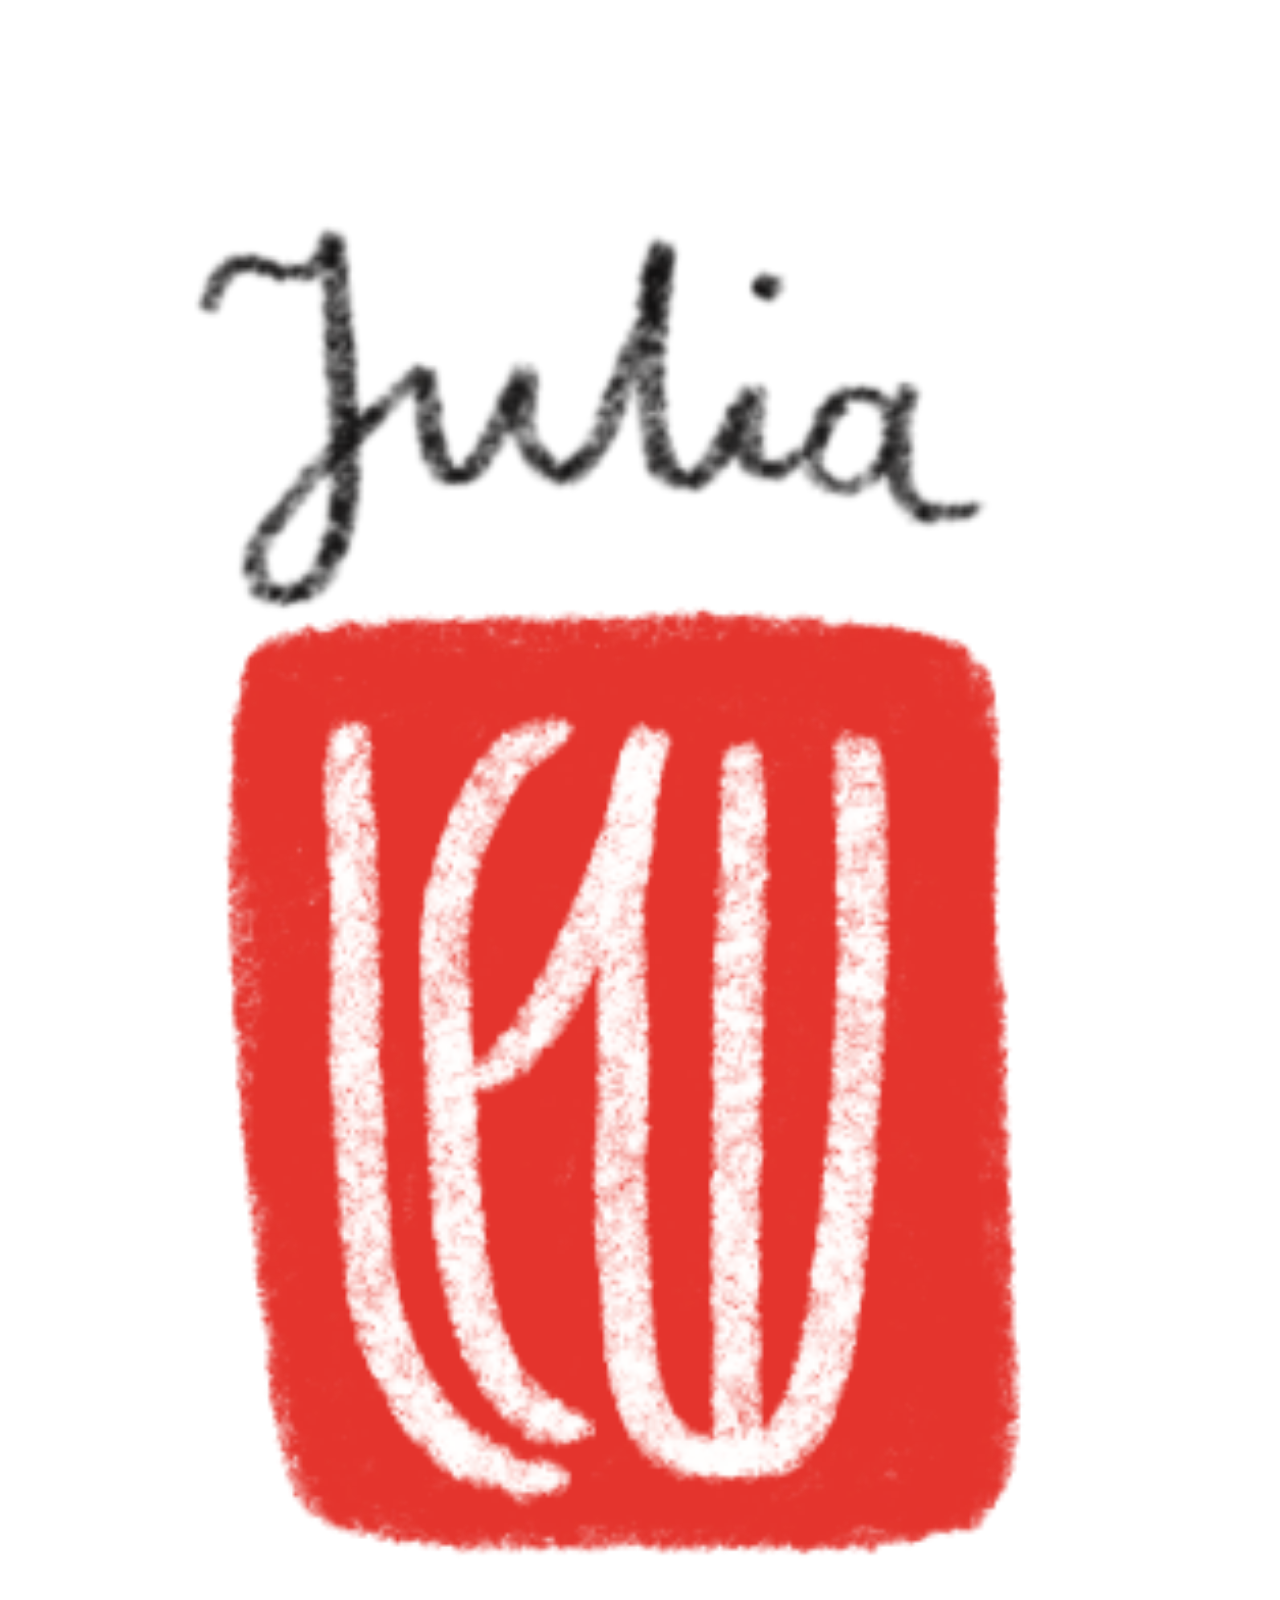
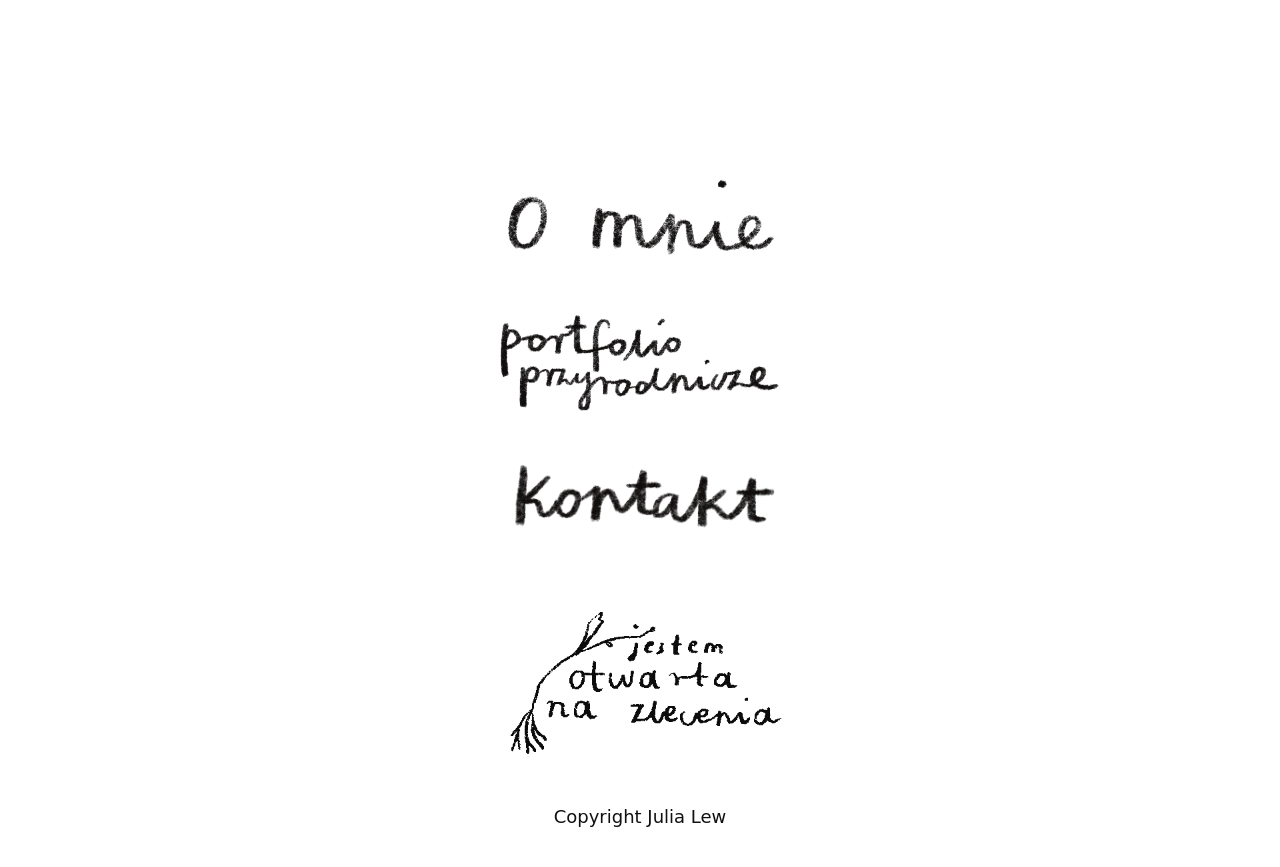
==== index.html @ f81a4406 "Refactor email copy button to link with hover image Updated email copy button to use a link with hov" ====
<!doctype html>
<html lang="pl">
<head>
  <meta charset="utf-8" />
  <meta name="viewport" content="width=device-width,initial-scale=1" />
  <title>Prosta strona - obrazy jako linki</title>
  <style>
    body {
      margin: 0;
      background: #fff;
      font-family: system-ui, Arial, sans-serif;
    }

    .wrap {
      min-height: 100vh;
      display: flex;
      flex-direction: column;
      align-items: center;
      justify-content: center;
      padding: 40px 20px;
      gap: 28px;
      box-sizing: border-box;
      text-align: center;
    }

    /* kontener elementu (pozwala kontrolować, kiedy link jest interaktywny) */
    .item {
      position: relative;
      width: 320px;
      max-width: 90%;
      display: block;
      outline: none; /* focus styling poniżej */
    }

    /* domyślnie linki wewnątrz .item nie reagują na klik (stan "nie-link") */
    .item > a.img-wrap {
      pointer-events: none;
    }
    /* po hover/focus na kontenerze aktywujemy link (staje się klikalny) */
    .item:hover > a.img-wrap,
    .item:focus > a.img-wrap,
    .item:focus-within > a.img-wrap {
      pointer-events: auto;
    }

    /* Link-wrappers / button wrappers dla obrazków */
    a.img-wrap,
    button.img-wrap {
      display: block;
      width: 100%;
      text-decoration: none;
      color: inherit;
      position: relative;  /* potrzebne dla absolutnego hover obrazka */
      overflow: hidden;
      border-radius: 6px;
      padding: 0;
      border: 0;
      background: transparent;
      cursor: pointer;
    }

    /* Obrazy normal/hover */
    .img-wrap img.normal {
      display: block;
      width: 100%;
      height: auto;
      object-fit: cover;
      transition: opacity .25s ease-in-out;
      opacity: 1;
      z-index: 1;
    }

    .img-wrap img.hover {
      position: absolute;
      inset: 0;
      width: 100%;
      height: 100%;
      object-fit: cover;
      opacity: 0;
      transition: opacity .25s ease-in-out;
      pointer-events: none;
      z-index: 2;
    }

    /* Przy hover/focus kontenera: hover pojawia się, normal zanika */
    .item:hover .img-wrap img.hover,
    .item:focus .img-wrap img.hover,
    .item:focus-within .img-wrap img.hover {
      opacity: 1;
    }

    .item:hover .img-wrap img.normal,
    .item:focus .img-wrap img.normal,
    .item:focus-within .img-wrap img.normal {
      opacity: 0;
    }

    /* Pierwszy obrazek (bez .item) - klikalny od razu */
    .single-link.img-wrap {
      pointer-events: auto;
    }

    /* Widoczny fokus dla dostępności */
    .item:focus {
      box-shadow: 0 0 0 4px rgba(21,156,228,0.12);
      border-radius: 6px;
    }
    a.img-wrap:focus,
    button.img-wrap:focus {
      box-shadow: 0 0 0 4px rgba(21,156,228,0.25);
      outline: none;
    }

    /* Potwierdzenie skopiowania */
    .copied-msg {
      position: absolute;
      left: 50%;
      top: 50%;
      transform: translate(-50%, -50%);
      background: rgba(0,0,0,0.75);
      color: #fff;
      padding: 6px 10px;
      border-radius: 4px;
      font-size: 13px;
      opacity: 0;
      pointer-events: none;
      transition: opacity .18s ease-in-out;
      z-index: 10;
      white-space: nowrap;
    }
    .copied-msg.show { opacity: 1; }

    /* statyczny napis (element 6) */
    .static-text {
      width: 320px;
      max-width: 90%;
      color: #111;
      font-size: 18px;
    }

    p { margin: 0; }
  </style>
</head>
<body>
  <div class="wrap">
    <!-- 1) Pierwszy obrazek: statyczny, link do strony głównej -->
    <a class="single-link img-wrap" href="/" aria-label="Strona główna">
      <img class="normal single-img" src="images/logo-glowne.png" alt="Obraz 1 - statyczny">
    </a>

    <!-- 2) Obrazek: hover zmienia obraz na inny, a wtedy link staje się aktywny (href zachowany) -->
    <div class="item" tabindex="0" aria-label="Element 2 - najedź, aby aktywować link">
      <a class="img-wrap" href="subpage2.html" aria-label="Przejdź do podstrony 2">
        <img class="normal" src="images/menu/o_mnie_image.png" alt="Obraz 2 - normalny">
        <img class="hover" src="images/menu/O_mnie_hover.png" alt="Obraz 2 - wersja po najechaniu">
      </a>
    </div>

    <!-- 3) Obrazek: jak wyżej, link aktywny po hover/focus -->
    <div class="item" tabindex="0" aria-label="Element 3 - najedź, aby aktywować link">
      <a class="img-wrap" href="subpage3.html" aria-label="Przejdź do podstrony 3">
        <img class="normal" src="images/menu/p_przyrodnicze_image.png" alt="Obraz 3 - normalny">
        <img class="hover" src="images/menu/przyrodnicze_hover.png" alt="Obraz 3 - wersja po najechaniu">
      </a>
    </div>

    <!-- 4) Obrazek: jak 2/3, link do subpage4 aktywuje się po hover/focus -->
    <div class="item" tabindex="0" aria-label="Element 4 - najedź, aby aktywować link">
      <a class="img-wrap" href="subpage4.html" aria-label="Przejdź do podstrony 4">
        <img class="normal" src="images/menu/Kontakt_image.png" alt="Obraz 4 - normalny">
        <img class="hover" src="images/menu/kontakt_hover.png" alt="Obraz 4 - wersja po najechaniu">
      </a>
    </div>

    <!-- 5) Obrazek: animowany GIF; kliknięcie kopiuje email -->
    <div class="item" tabindex="0" aria-label="Element 5 - najedź, aby aktywować; klik skopiuje email">
  <a class="img-wrap" href="#" data-email="kontakt@example.com" aria-label="Kliknij, aby skopiować adres email">
    <img class="normal" src="images/menu/zlecenia_image.gif" alt="Obraz 5 - animowany GIF">
    <img class="hover" src="images/menu/Contact_image.png alt="Obraz 5 - wersja po najechaniu - kliknij aby skopiować email">
    <span class="copied-msg" aria-hidden="true">Skopiowano</span>
  </a>
</div>

    <!-- 6) Statyczny napis (element 6) -->
    <div class="static-text" role="status" aria-label="Końcowy napis">
      Copyright Julia Lew
    </div>
  </div>

  <script>
    // Kopiowanie adresu email po kliknięciu przycisku .copy-btn
    document.querySelectorAll('.copy-btn').forEach(btn => {
      btn.addEventListener('click', async (e) => {
        const email = btn.dataset.email;
        if (!email) return;

        try {
          await navigator.clipboard.writeText(email);
          const msg = btn.querySelector('.copied-msg');
          if (msg) {
            msg.textContent = 'Skopiowano: ' + email;
            msg.classList.add('show');
            setTimeout(() => msg.classList.remove('show'), 2000);
          } else {
            alert('Skopiowano: ' + email);
          }
        } catch (err) {
          console.error('Kopiowanie nie powiodło się', err);
          alert('Nie udało się skopiować adresu. Proszę skopiować ręcznie: ' + email);
        }
      });

      // dostępność: Enter/Space
      btn.addEventListener('keydown', (e) => {
        if (e.key === 'Enter' || e.key === ' ') {
          e.preventDefault();
          btn.click();
        }
      });
    });

    // Przy focusie kontenera .item przenieś focus na link/btn wewnątrz (ułatwia klawiaturze)
    document.querySelectorAll('.item').forEach(item => {
      item.addEventListener('focus', () => {
        const inner = item.querySelector('a.img-wrap, button.img-wrap');
        if (inner) inner.focus({preventScroll: true});
      });
      item.addEventListener('blur', () => {
        const inner = item.querySelector('a.img-wrap, button.img-wrap');
        if (inner) inner.blur();
      });
    });
  </script>
</body>
</html>
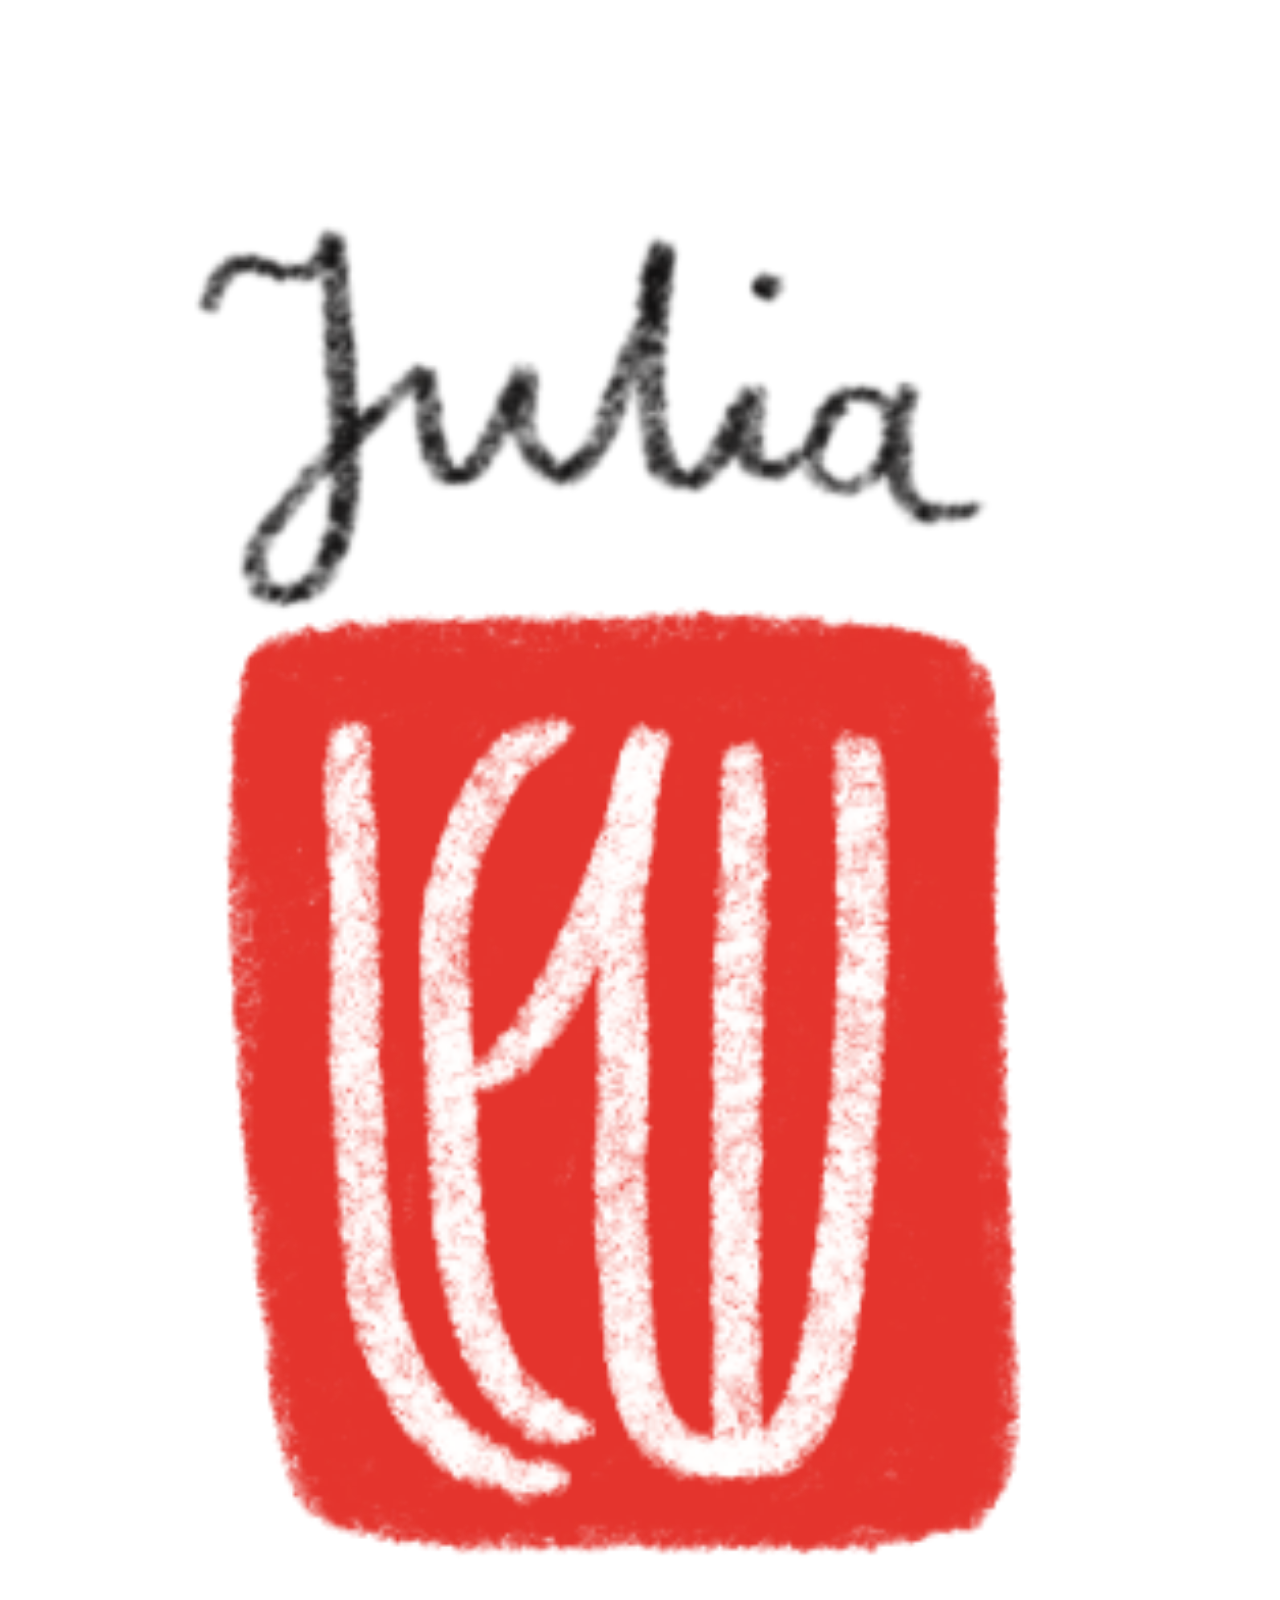
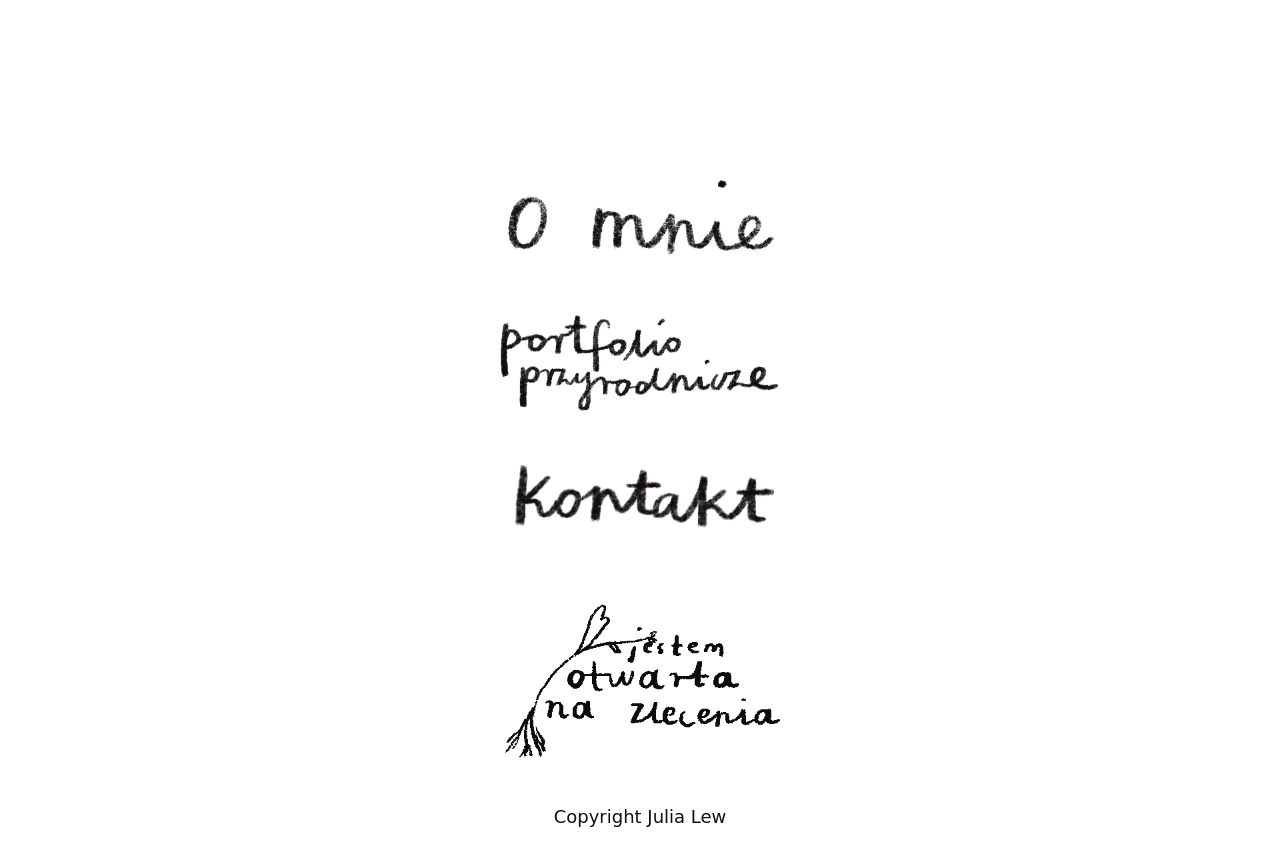
==== commit 5a01b0f6: "Update email address in index.html" ====
--- a/index.html
+++ b/index.html
@@ -174,7 +174,7 @@
 
     <!-- 5) Obrazek: animowany GIF; kliknięcie kopiuje email -->
     <div class="item" tabindex="0" aria-label="Element 5 - najedź, aby aktywować; klik skopiuje email">
-  <a class="img-wrap" href="#" data-email="kontakt@example.com" aria-label="Kliknij, aby skopiować adres email">
+  <a class="img-wrap" href="#" data-email="juliadarialew@wp.pl" aria-label="Kliknij, aby skopiować adres email">
     <img class="normal" src="images/menu/zlecenia_image.gif" alt="Obraz 5 - animowany GIF">
     <img class="hover" src="images/menu/Contact_image.png alt="Obraz 5 - wersja po najechaniu - kliknij aby skopiować email">
     <span class="copied-msg" aria-hidden="true">Skopiowano</span>
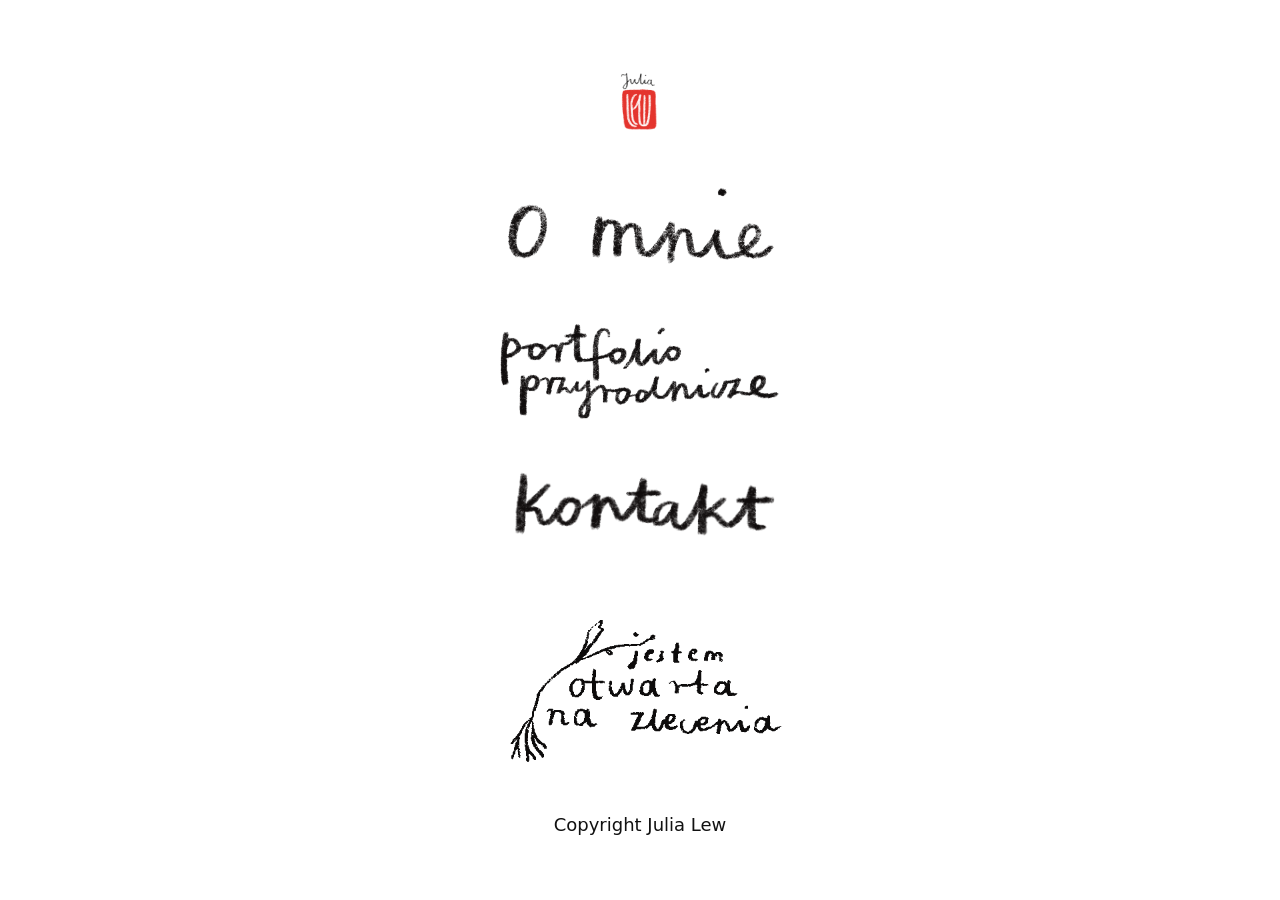
==== commit 653a4ca9: "Modify image link styles in index.html Updated image link styles for better responsiveness." ====
--- a/index.html
+++ b/index.html
@@ -144,8 +144,8 @@
 <body>
   <div class="wrap">
     <!-- 1) Pierwszy obrazek: statyczny, link do strony głównej -->
-    <a class="single-link img-wrap" href="/" aria-label="Strona główna">
-      <img class="normal single-img" src="images/logo-glowne.png" alt="Obraz 1 - statyczny">
+    <a class="single-link img-wrap" href="/" aria-label="Strona główna" style="width: calc(320px / 6); max-width: 90%;">
+      <img class="normal single-img" src="images/logo-glowne.png" alt="Obraz 1 - statyczny" style="width:100%; height:auto;">
     </a>
 
     <!-- 2) Obrazek: hover zmienia obraz na inny, a wtedy link staje się aktywny (href zachowany) -->
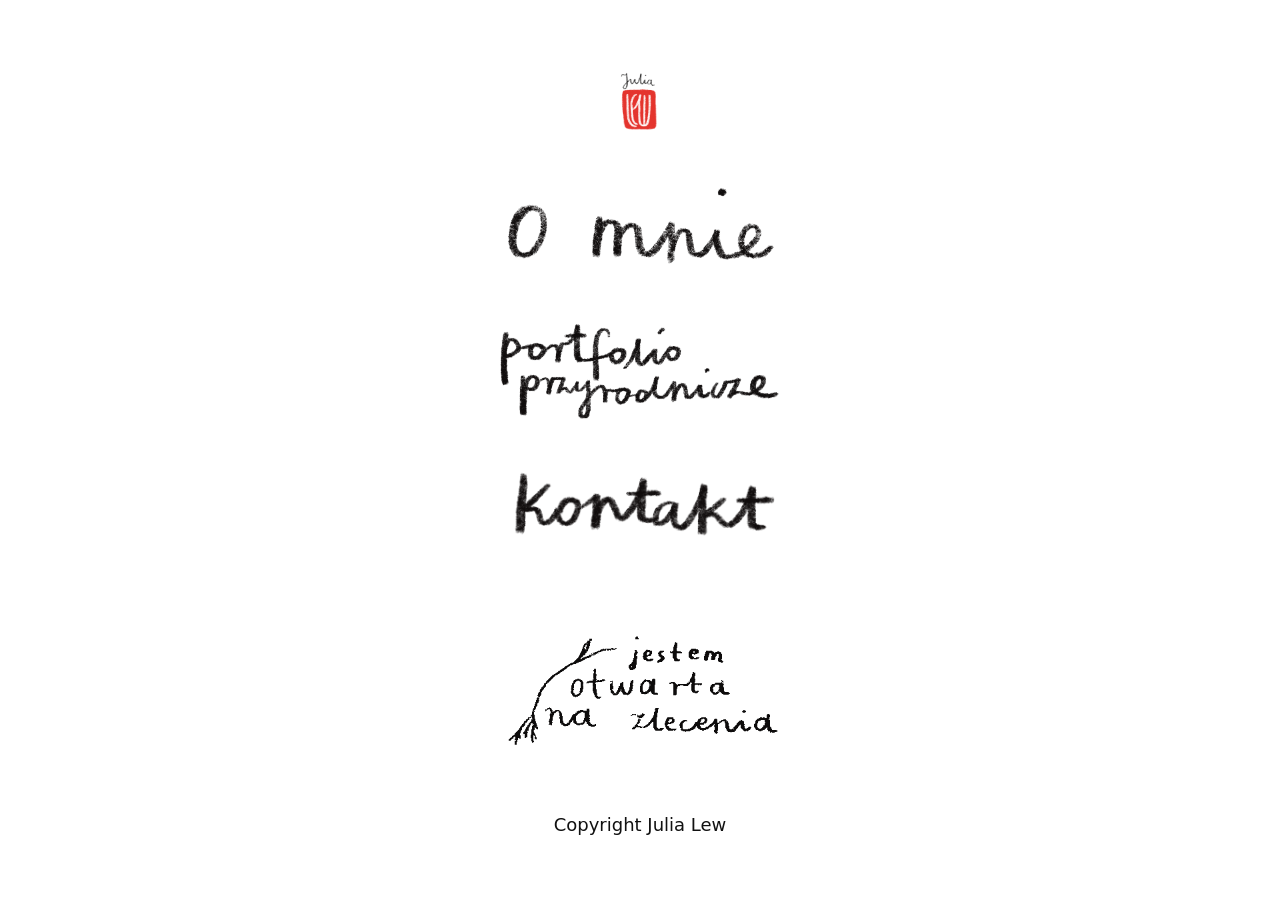
==== commit e6286e7b: "Fix img tag by closing src attribute correctly" ====
--- a/index.html
+++ b/index.html
@@ -176,7 +176,7 @@
     <div class="item" tabindex="0" aria-label="Element 5 - najedź, aby aktywować; klik skopiuje email">
   <a class="img-wrap" href="#" data-email="juliadarialew@wp.pl" aria-label="Kliknij, aby skopiować adres email">
     <img class="normal" src="images/menu/zlecenia_image.gif" alt="Obraz 5 - animowany GIF">
-    <img class="hover" src="images/menu/Contact_image.png alt="Obraz 5 - wersja po najechaniu - kliknij aby skopiować email">
+    <img class="hover" src="images/menu/Contact_image.png" alt="Obraz 5 - wersja po najechaniu - kliknij aby skopiować email">
     <span class="copied-msg" aria-hidden="true">Skopiowano</span>
   </a>
 </div>
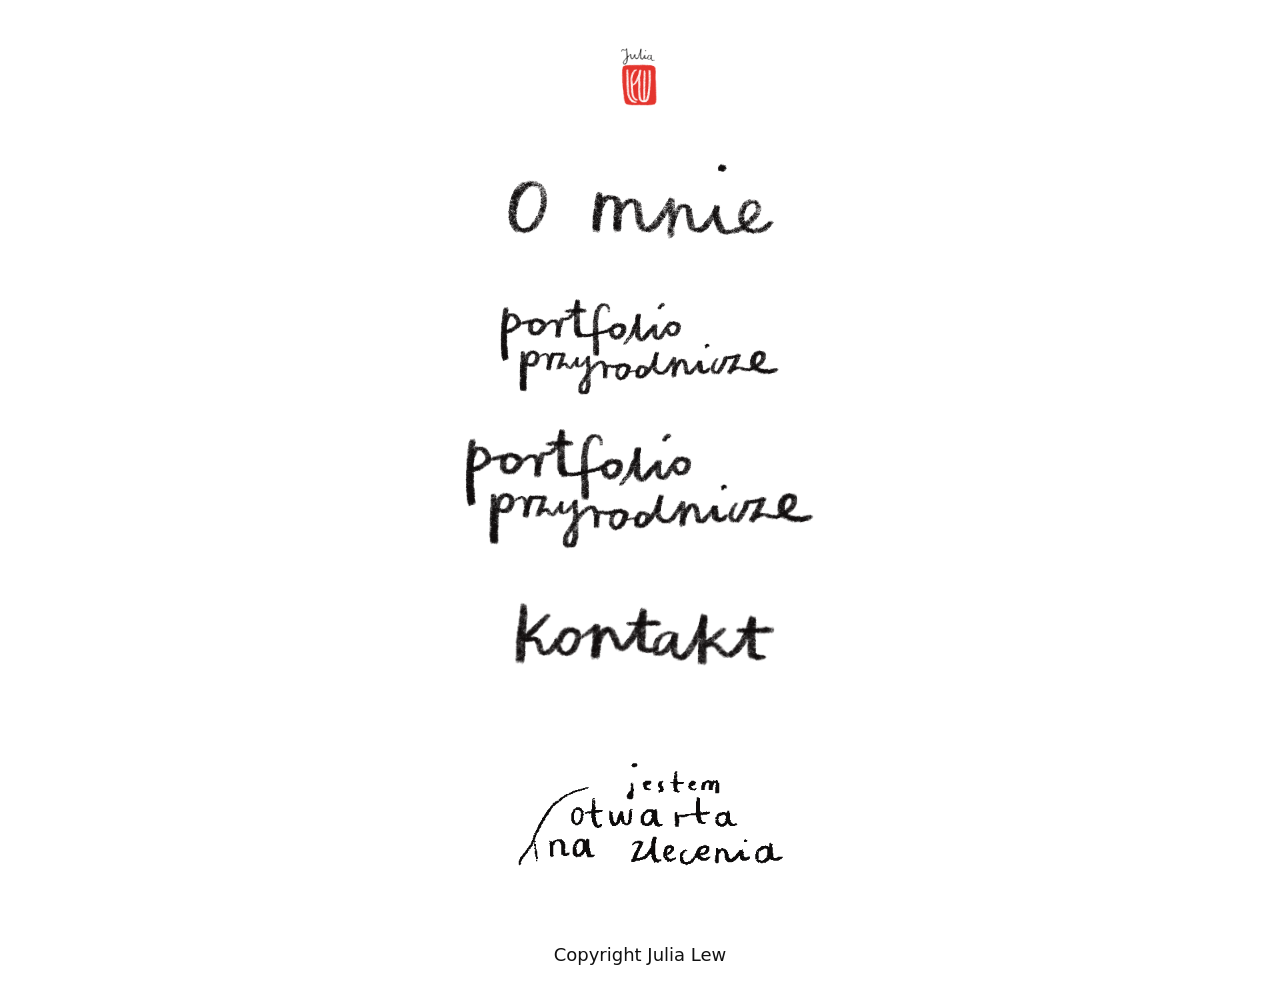
==== commit 4015c077: "Update index.html" ====
--- a/index.html
+++ b/index.html
@@ -163,6 +163,12 @@
         <img class="hover" src="images/menu/przyrodnicze_hover.png" alt="Obraz 3 - wersja po najechaniu">
       </a>
     </div>
+    <div class="item" tabindex="0" aria-label="Element 3 - najedź, aby aktywować link" style="width: 400px; max-width: 90%;">
+      <a class="img-wrap" href="subpage3.html" aria-label="Przejdź do podstrony 3">
+        <img class="normal" src="images/menu/p_przyrodnicze_image.png" alt="Obraz 3 - normalny" style="width:100%; height:auto;">
+        <img class="hover" src="images/menu/przyrodnicze_hover.png" alt="Obraz 3 - wersja po najechaniu" style="width:100%; height:auto;">
+      </a>
+    </div>
 
     <!-- 4) Obrazek: jak 2/3, link do subpage4 aktywuje się po hover/focus -->
     <div class="item" tabindex="0" aria-label="Element 4 - najedź, aby aktywować link">
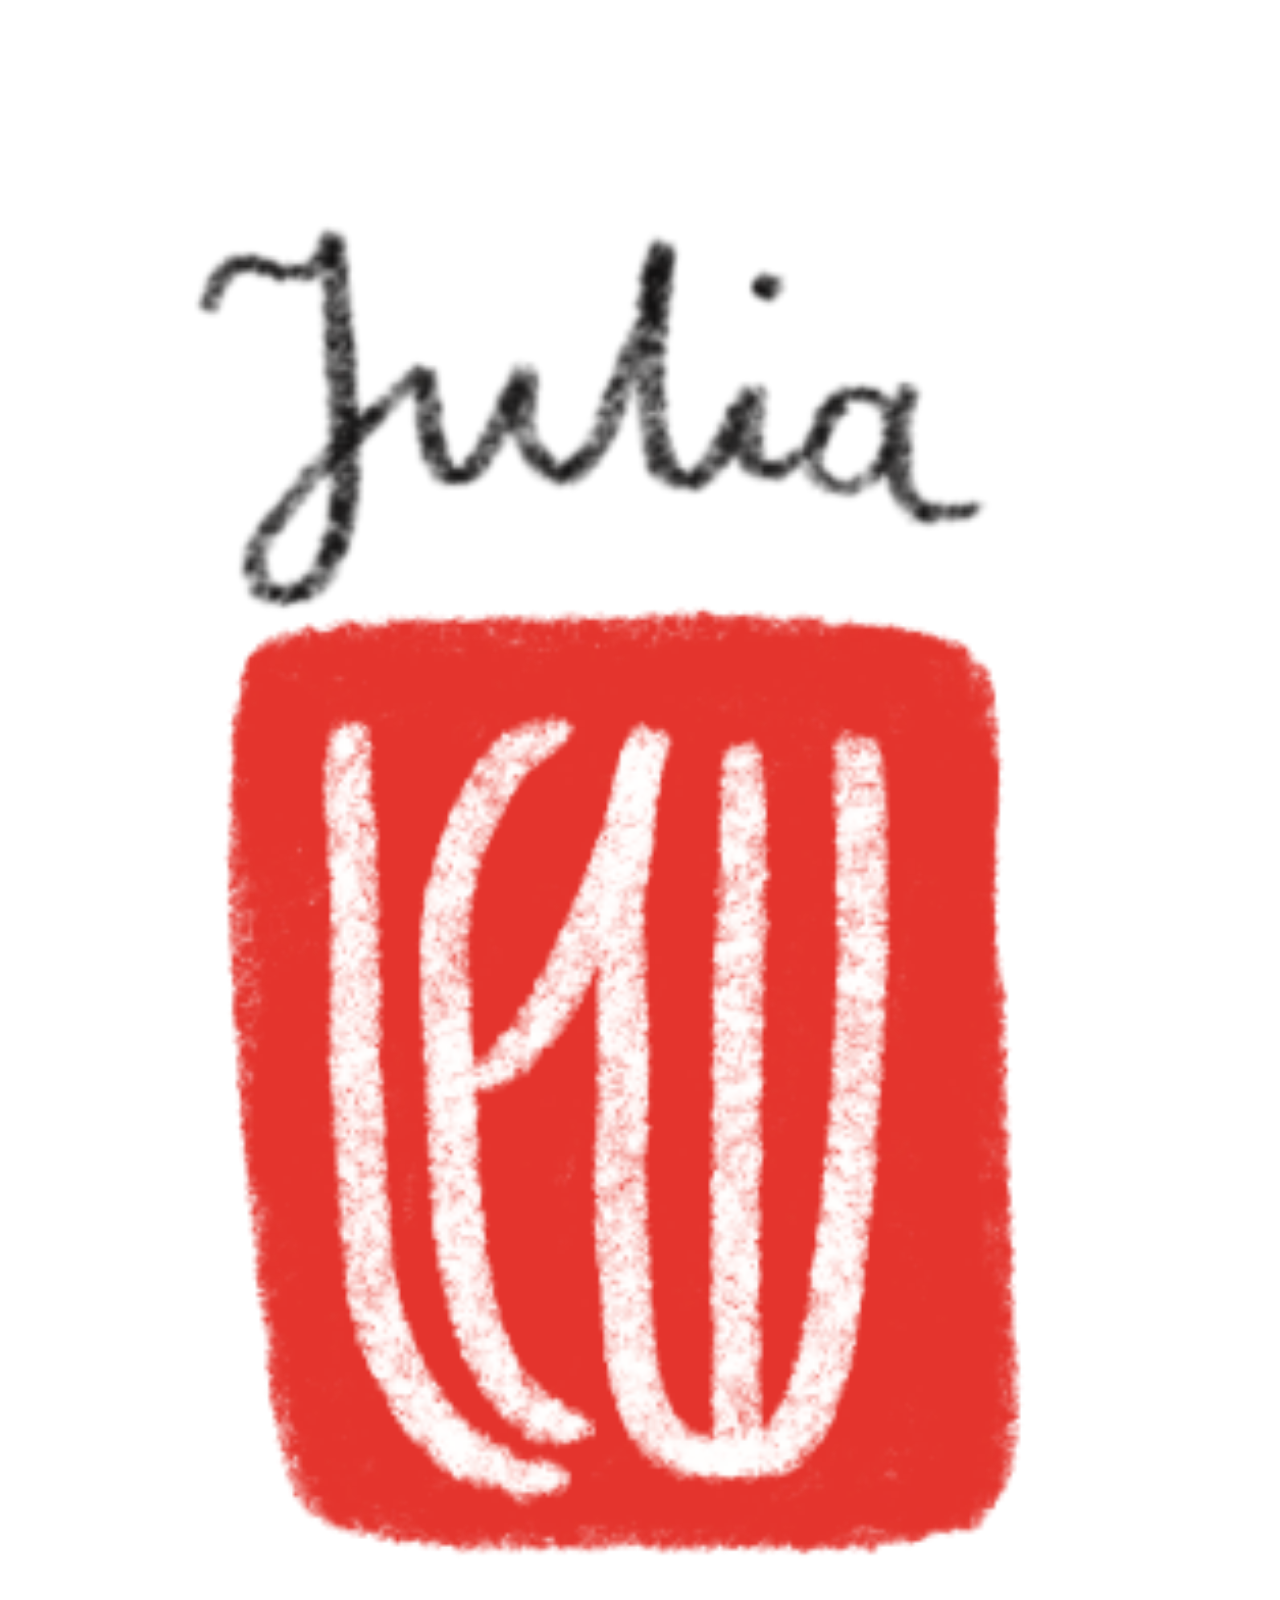
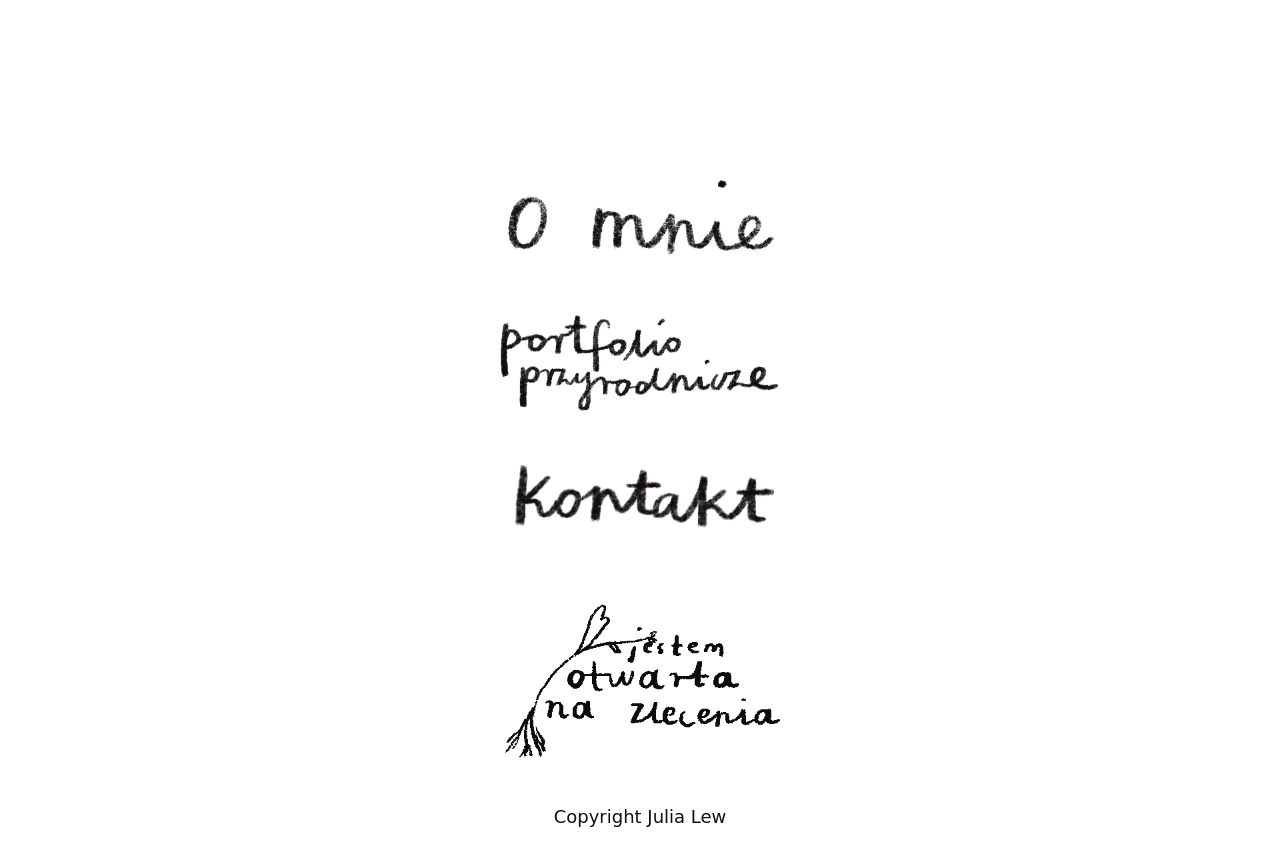
==== commit 9f807136: "Update index.html" ====
--- a/index.html
+++ b/index.html
@@ -143,55 +143,48 @@
 </head>
 <body>
   <div class="wrap">
-    <!-- 1) Pierwszy obrazek: statyczny, link do strony głównej -->
-    <a class="single-link img-wrap" href="/" aria-label="Strona główna" style="width: calc(320px / 6); max-width: 90%;">
-      <img class="normal single-img" src="images/logo-glowne.png" alt="Obraz 1 - statyczny" style="width:100%; height:auto;">
+    <!-- 1) Pierwszy obrazek -->
+    <a class="single-link img-wrap tiny" href="/" aria-label="Strona główna">
+      <img class="normal single-img" src="images/logo-glowne.png" alt="Obraz 1 - statyczny">
     </a>
 
-    <!-- 2) Obrazek: hover zmienia obraz na inny, a wtedy link staje się aktywny (href zachowany) -->
-    <div class="item" tabindex="0" aria-label="Element 2 - najedź, aby aktywować link">
-      <a class="img-wrap" href="subpage2.html" aria-label="Przejdź do podstrony 2">
-        <img class="normal" src="images/menu/o_mnie_image.png" alt="Obraz 2 - normalny">
-        <img class="hover" src="images/menu/O_mnie_hover.png" alt="Obraz 2 - wersja po najechaniu">
-      </a>
-    </div>
-
-    <!-- 3) Obrazek: jak wyżej, link aktywny po hover/focus -->
-    <div class="item" tabindex="0" aria-label="Element 3 - najedź, aby aktywować link">
-      <a class="img-wrap" href="subpage3.html" aria-label="Przejdź do podstrony 3">
-        <img class="normal" src="images/menu/p_przyrodnicze_image.png" alt="Obraz 3 - normalny">
-        <img class="hover" src="images/menu/przyrodnicze_hover.png" alt="Obraz 3 - wersja po najechaniu">
-      </a>
-    </div>
-    <div class="item" tabindex="0" aria-label="Element 3 - najedź, aby aktywować link" style="width: 400px; max-width: 90%;">
-      <a class="img-wrap" href="subpage3.html" aria-label="Przejdź do podstrony 3">
-        <img class="normal" src="images/menu/p_przyrodnicze_image.png" alt="Obraz 3 - normalny" style="width:100%; height:auto;">
-        <img class="hover" src="images/menu/przyrodnicze_hover.png" alt="Obraz 3 - wersja po najechaniu" style="width:100%; height:auto;">
-      </a>
-    </div>
-
-    <!-- 4) Obrazek: jak 2/3, link do subpage4 aktywuje się po hover/focus -->
-    <div class="item" tabindex="0" aria-label="Element 4 - najedź, aby aktywować link">
-      <a class="img-wrap" href="subpage4.html" aria-label="Przejdź do podstrony 4">
-        <img class="normal" src="images/menu/Kontakt_image.png" alt="Obraz 4 - normalny">
-        <img class="hover" src="images/menu/kontakt_hover.png" alt="Obraz 4 - wersja po najechaniu">
-      </a>
-    </div>
-
-    <!-- 5) Obrazek: animowany GIF; kliknięcie kopiuje email -->
-    <div class="item" tabindex="0" aria-label="Element 5 - najedź, aby aktywować; klik skopiuje email">
+    <!-- 2) Obrazek -->
+  <div class="item" tabindex="0" aria-label="Element 2 - najedź, aby aktywować link">
+    <a class="img-wrap" href="subpage2.html" aria-label="Przejdź do podstrony 2">
+      <img class="normal" src="images/menu/o_mnie_image.png" alt="Obraz 2 - normalny">
+      <img class="hover" src="images/menu/O_mnie_hover.png" alt="Obraz 2 - wersja po najechaniu">
+    </a>
+  </div>
+
+    <!-- 3) Obrazek (25% większy) -->
+<div class="item scale-125" tabindex="0" aria-label="Element 3 - najedź, aby aktywować link">
+  <a class="img-wrap" href="subpage3.html" aria-label="Przejdź do podstrony 3">
+    <img class="normal" src="images/menu/p_przyrodnicze_image.png" alt="Obraz 3 - normalny">
+    <img class="hover" src="images/menu/przyrodnicze_hover.png" alt="Obraz 3 - wersja po najechaniu">
+  </a>
+</div>
+
+    <!-- 4) Obrazek -->
+<div class="item" tabindex="0" aria-label="Element 4 - najedź, aby aktywować link">
+  <a class="img-wrap" href="subpage4.html" aria-label="Przejdź do podstrony 4">
+    <img class="normal" src="images/menu/Kontakt_image.png" alt="Obraz 4 - normalny">
+    <img class="hover" src="images/menu/kontakt_hover.png" alt="Obraz 4 - wersja po najechaniu">
+  </a>
+</div>
+    
+    <!-- 5) Obrazek: GIF normal; hover-image ma klasę no-cover; klik kopiuje email -->
+<div class="item" tabindex="0" aria-label="Element 5 - najedź, aby aktywować; klik skopiuje email">
   <a class="img-wrap" href="#" data-email="juliadarialew@wp.pl" aria-label="Kliknij, aby skopiować adres email">
     <img class="normal" src="images/menu/zlecenia_image.gif" alt="Obraz 5 - animowany GIF">
-    <img class="hover" src="images/menu/Contact_image.png" alt="Obraz 5 - wersja po najechaniu - kliknij aby skopiować email">
+    <img class="hover no-cover" src="images/menu/Contact_image.png" alt="Obraz 5 - wersja po najechaniu - kliknij aby skopiować email">
     <span class="copied-msg" aria-hidden="true">Skopiowano</span>
   </a>
 </div>
 
-    <!-- 6) Statyczny napis (element 6) -->
-    <div class="static-text" role="status" aria-label="Końcowy napis">
-      Copyright Julia Lew
-    </div>
-  </div>
+   <!-- 6) Statyczny napis -->
+<div class="static-text" role="status" aria-label="Końcowy napis">
+  Copyright Julia Lew
+</div>
 
   <script>
     // Kopiowanie adresu email po kliknięciu przycisku .copy-btn
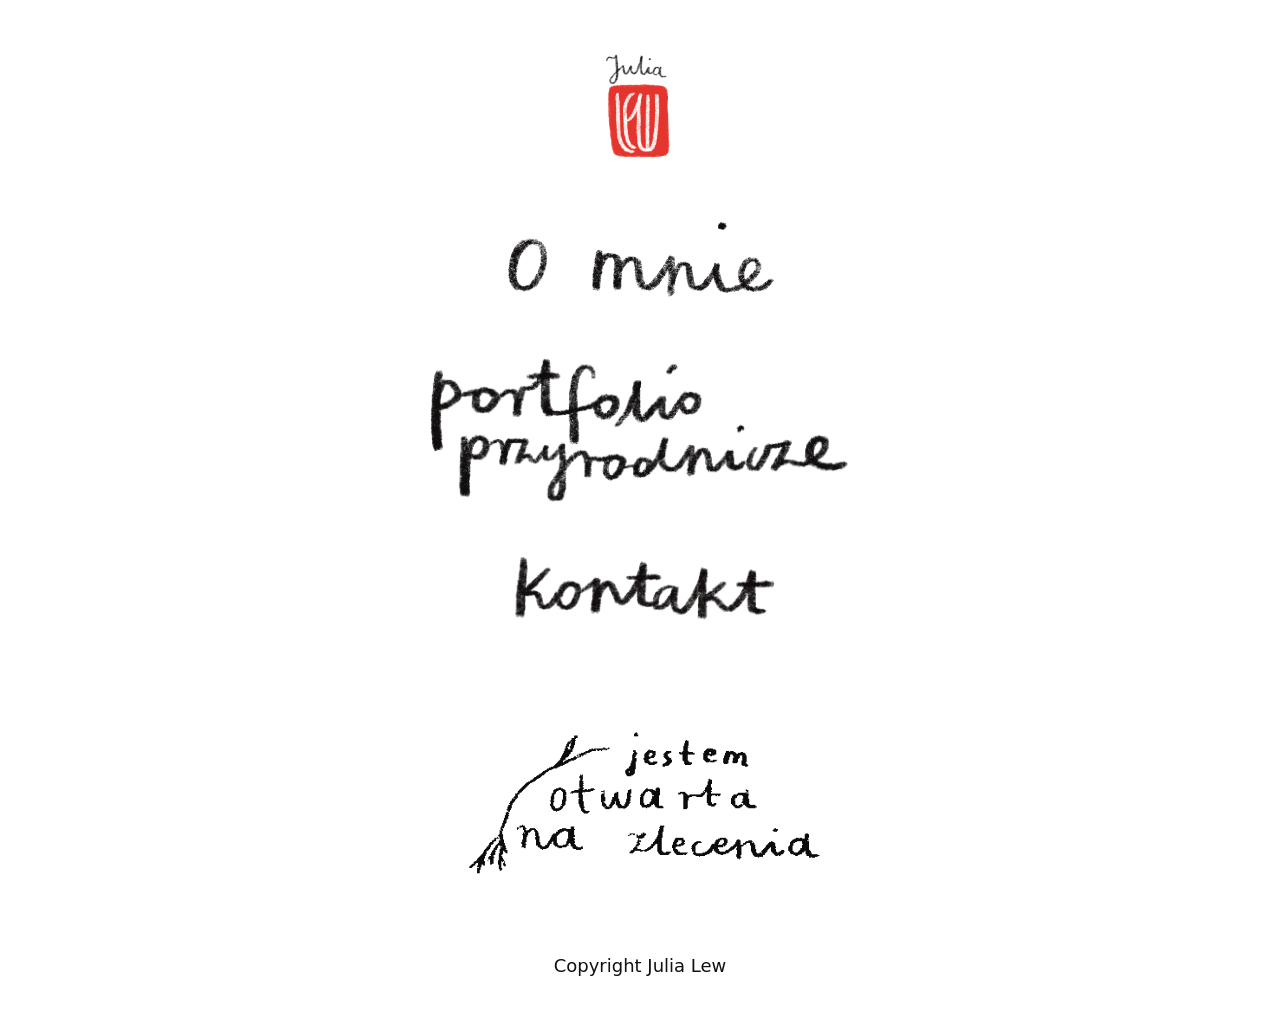
==== commit 861b1862: "Update index.html" ====
--- a/index.html
+++ b/index.html
@@ -4,142 +4,7 @@
   <meta charset="utf-8" />
   <meta name="viewport" content="width=device-width,initial-scale=1" />
   <title>Prosta strona - obrazy jako linki</title>
-  <style>
-    body {
-      margin: 0;
-      background: #fff;
-      font-family: system-ui, Arial, sans-serif;
-    }
-
-    .wrap {
-      min-height: 100vh;
-      display: flex;
-      flex-direction: column;
-      align-items: center;
-      justify-content: center;
-      padding: 40px 20px;
-      gap: 28px;
-      box-sizing: border-box;
-      text-align: center;
-    }
-
-    /* kontener elementu (pozwala kontrolować, kiedy link jest interaktywny) */
-    .item {
-      position: relative;
-      width: 320px;
-      max-width: 90%;
-      display: block;
-      outline: none; /* focus styling poniżej */
-    }
-
-    /* domyślnie linki wewnątrz .item nie reagują na klik (stan "nie-link") */
-    .item > a.img-wrap {
-      pointer-events: none;
-    }
-    /* po hover/focus na kontenerze aktywujemy link (staje się klikalny) */
-    .item:hover > a.img-wrap,
-    .item:focus > a.img-wrap,
-    .item:focus-within > a.img-wrap {
-      pointer-events: auto;
-    }
-
-    /* Link-wrappers / button wrappers dla obrazków */
-    a.img-wrap,
-    button.img-wrap {
-      display: block;
-      width: 100%;
-      text-decoration: none;
-      color: inherit;
-      position: relative;  /* potrzebne dla absolutnego hover obrazka */
-      overflow: hidden;
-      border-radius: 6px;
-      padding: 0;
-      border: 0;
-      background: transparent;
-      cursor: pointer;
-    }
-
-    /* Obrazy normal/hover */
-    .img-wrap img.normal {
-      display: block;
-      width: 100%;
-      height: auto;
-      object-fit: cover;
-      transition: opacity .25s ease-in-out;
-      opacity: 1;
-      z-index: 1;
-    }
-
-    .img-wrap img.hover {
-      position: absolute;
-      inset: 0;
-      width: 100%;
-      height: 100%;
-      object-fit: cover;
-      opacity: 0;
-      transition: opacity .25s ease-in-out;
-      pointer-events: none;
-      z-index: 2;
-    }
-
-    /* Przy hover/focus kontenera: hover pojawia się, normal zanika */
-    .item:hover .img-wrap img.hover,
-    .item:focus .img-wrap img.hover,
-    .item:focus-within .img-wrap img.hover {
-      opacity: 1;
-    }
-
-    .item:hover .img-wrap img.normal,
-    .item:focus .img-wrap img.normal,
-    .item:focus-within .img-wrap img.normal {
-      opacity: 0;
-    }
-
-    /* Pierwszy obrazek (bez .item) - klikalny od razu */
-    .single-link.img-wrap {
-      pointer-events: auto;
-    }
-
-    /* Widoczny fokus dla dostępności */
-    .item:focus {
-      box-shadow: 0 0 0 4px rgba(21,156,228,0.12);
-      border-radius: 6px;
-    }
-    a.img-wrap:focus,
-    button.img-wrap:focus {
-      box-shadow: 0 0 0 4px rgba(21,156,228,0.25);
-      outline: none;
-    }
-
-    /* Potwierdzenie skopiowania */
-    .copied-msg {
-      position: absolute;
-      left: 50%;
-      top: 50%;
-      transform: translate(-50%, -50%);
-      background: rgba(0,0,0,0.75);
-      color: #fff;
-      padding: 6px 10px;
-      border-radius: 4px;
-      font-size: 13px;
-      opacity: 0;
-      pointer-events: none;
-      transition: opacity .18s ease-in-out;
-      z-index: 10;
-      white-space: nowrap;
-    }
-    .copied-msg.show { opacity: 1; }
-
-    /* statyczny napis (element 6) */
-    .static-text {
-      width: 320px;
-      max-width: 90%;
-      color: #111;
-      font-size: 18px;
-    }
-
-    p { margin: 0; }
-  </style>
+  <link rel="stylesheet" href="style.css">
 </head>
 <body>
   <div class="wrap">
@@ -156,8 +21,8 @@
     </a>
   </div>
 
-    <!-- 3) Obrazek (25% większy) -->
-<div class="item scale-125" tabindex="0" aria-label="Element 3 - najedź, aby aktywować link">
+    <!-- 3) Obrazek (50% większy) -->
+<div class="item scale-150" tabindex="0" aria-label="Element 3 - najedź, aby aktywować link">
   <a class="img-wrap" href="subpage3.html" aria-label="Przejdź do podstrony 3">
     <img class="normal" src="images/menu/p_przyrodnicze_image.png" alt="Obraz 3 - normalny">
     <img class="hover" src="images/menu/przyrodnicze_hover.png" alt="Obraz 3 - wersja po najechaniu">
@@ -172,15 +37,15 @@
   </a>
 </div>
     
-    <!-- 5) Obrazek: GIF normal; hover-image ma klasę no-cover; klik kopiuje email -->
-<div class="item" tabindex="0" aria-label="Element 5 - najedź, aby aktywować; klik skopiuje email">
+    <!-- 5) Obrazek: normal powiększony o 30%; hover-image ma klasę no-cover (dopasowuje się do kontenera) -->
+<div class="item scale-130" tabindex="0" aria-label="Element 5 - najedź, aby aktywować; klik skopiuje email">
   <a class="img-wrap" href="#" data-email="juliadarialew@wp.pl" aria-label="Kliknij, aby skopiować adres email">
     <img class="normal" src="images/menu/zlecenia_image.gif" alt="Obraz 5 - animowany GIF">
     <img class="hover no-cover" src="images/menu/Contact_image.png" alt="Obraz 5 - wersja po najechaniu - kliknij aby skopiować email">
     <span class="copied-msg" aria-hidden="true">Skopiowano</span>
   </a>
 </div>
-
+    
    <!-- 6) Statyczny napis -->
 <div class="static-text" role="status" aria-label="Końcowy napis">
   Copyright Julia Lew
--- a/style.css
+++ b/style.css
@@ -0,0 +1,189 @@
+/* GŁÓWNY PLIK STYLU DLA STRONY */
+:root {
+  --img-base-width: 320px;
+  --single-scale: 0.3; /* 70% mniejszy -> 30% oryginalnej szerokości */
+}
+
+body {
+  margin: 0;
+  background: #fff;
+  font-family: system-ui, Arial, sans-serif;
+}
+
+.wrap {
+  min-height: 100vh;
+  display: flex;
+  flex-direction: column;
+  align-items: center;
+  justify-content: center;
+  padding: 40px 20px;
+  gap: 28px;
+  box-sizing: border-box;
+  text-align: center;
+}
+
+/* kontener elementu (pozwala kontrolować, kiedy link jest interaktywny) */
+.item {
+  position: relative;
+  width: var(--img-base-width);
+  max-width: 90%;
+  display: block;
+  outline: none;
+}
+
+/* domyślnie linki wewnątrz .item nie reagują na klik (stan "nie-link") */
+.item > a.img-wrap {
+  pointer-events: none;
+}
+/* po hover/focus na kontenerze aktywujemy link (staje się klikalny) */
+.item:hover > a.img-wrap,
+.item:focus > a.img-wrap,
+.item:focus-within > a.img-wrap {
+  pointer-events: auto;
+}
+
+/* Link-wrappers / button wrappers dla obrazków */
+a.img-wrap,
+button.img-wrap {
+  display: block;
+  width: 100%;
+  text-decoration: none;
+  color: inherit;
+  position: relative;
+  overflow: hidden;
+  border-radius: 6px;
+  padding: 0;
+  border: 0;
+  background: transparent;
+  cursor: pointer;
+}
+
+/* obrazy: normal i hover */
+.img-wrap img.normal {
+  display: block;
+  width: 100%;
+  height: auto;
+  object-fit: cover;
+  transition: opacity .25s ease-in-out;
+  opacity: 1;
+  z-index: 1;
+}
+
+.img-wrap img.hover {
+  position: absolute;
+  inset: 0;
+  width: 100%;
+  height: 100%;
+  object-fit: cover; /* domyślnie cover */
+  opacity: 0;
+  transition: opacity .25s ease-in-out;
+  pointer-events: none;
+  z-index: 2;
+}
+
+/* specjalna klasa gdy hover-image ma być contain (np. element 5) */
+.img-wrap img.hover.no-cover {
+  object-fit: contain;
+  background: #fff;
+}
+
+/* Przy hover/focus kontenera: hover pojawia się, normal zanika */
+.item:hover .img-wrap img.hover,
+.item:focus .img-wrap img.hover,
+.item:focus-within .img-wrap img.hover {
+  opacity: 1;
+}
+
+.item:hover .img-wrap img.normal,
+.item:focus .img-wrap img.normal,
+.item:focus-within .img-wrap img.normal {
+  opacity: 0;
+}
+
+/* Pierwszy obrazek (bez .item) - klikalny od razu */
+.single-link.img-wrap {
+  pointer-events: auto;
+}
+
+/* Fokus dla dostępności */
+.item:focus {
+  box-shadow: 0 0 0 4px rgba(21,156,228,0.12);
+  border-radius: 6px;
+}
+a.img-wrap:focus,
+button.img-wrap:focus {
+  box-shadow: 0 0 0 4px rgba(21,156,228,0.25);
+  outline: none;
+}
+
+/* potwierdzenie skopiowania */
+.copied-msg {
+  position: absolute;
+  left: 50%;
+  top: 50%;
+  transform: translate(-50%, -50%);
+  background: rgba(0,0,0,0.75);
+  color: #fff;
+  padding: 6px 10px;
+  border-radius: 4px;
+  font-size: 13px;
+  opacity: 0;
+  pointer-events: none;
+  transition: opacity .18s ease-in-out;
+  z-index: 10;
+  white-space: nowrap;
+}
+.copied-msg.show { opacity: 1; }
+
+/* statyczny napis (element 6) */
+.static-text {
+  width: var(--img-base-width);
+  max-width: 90%;
+  color: #111;
+  font-size: 18px;
+}
+
+/* pomocnicze klasy (użyj w HTML) */
+/* pierwszy obrazek 70% mniejszy (30% szerokości oryginalnej) */
+.single-link.tiny {
+  width: calc(var(--img-base-width) * var(--single-scale));
+}
+
+/* gwarantowane nadpisanie szerokości dla pierwszego obrazka (tiny) */
+a.single-link.img-wrap.tiny,
+.single-link.img-wrap.tiny {
+  width: calc(var(--img-base-width) * var(--single-scale));
+  max-width: 90%;
+  display: block;
+}
+
+/* upewnij się, że obraz w środku dopasowuje się do kotwicy */
+a.single-link.img-wrap.tiny img,
+.single-link.tiny img {
+  width: 100%;
+  height: auto;
+  object-fit: cover;
+}
+
+/* 3) powiększenie o 50% (dla elementu 3) */
+.item.scale-150 {
+  width: calc(var(--img-base-width) * 1.5);
+}
+
+/* 5) powiększenie oryginalnego obrazka o 30% (dla elementu 5) */
+.item.scale-130 {
+  width: calc(var(--img-base-width) * 1.3);
+}
+
+/* drobne resety/tekst */
+p {
+  margin: 0;
+  text-align: center;
+}
+
+/* responsywność: mniejsze bazowe rozmiary na VERY small ekranach */
+@media (max-width: 480px) {
+  :root { --img-base-width: 260px; }
+  .single-link.tiny { width: calc(var(--img-base-width) * var(--single-scale)); }
+  .item.scale-125 { width: calc(var(--img-base-width) * 1.25); }
+}
